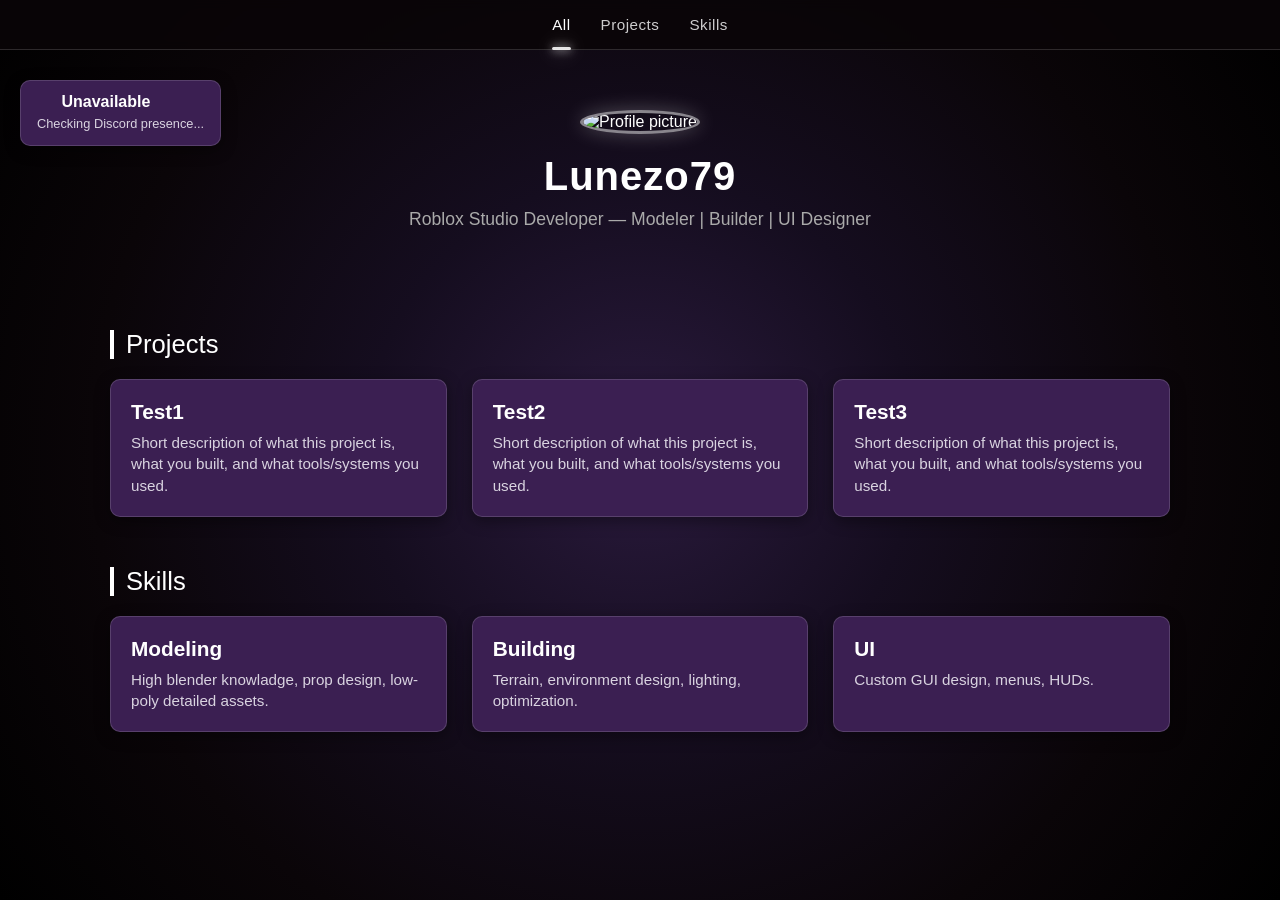
==== index.html @ 083bc93d "Add viewport meta tag and mobile styles Added viewport meta tag and responsive styles for mobile." ====
<!DOCTYPE html>
<html lang="en">
<head>
<meta charset="UTF-8">
<meta name="viewport" content="width=device-width, initial-scale=1">
<title>Lunezo79 | Roblox Studio Portfolio</title>
<style>
  * {
    margin: 0;
    padding: 0;
    box-sizing: border-box;
  }

  html {
    scroll-behavior: smooth;
  }

  body {
    background: radial-gradient(circle at center, #2a1a3d 0%, #150d1f 35%, #0a0508 70%, #000000 100%);
    background-attachment: fixed;
    color: #111;
    font-family: 'Segoe UI', Arial, sans-serif;
    min-height: 100vh;
    user-select: none;
    -webkit-user-select: none;
    -moz-user-select: none;
    -ms-user-select: none;
    opacity: 0;
    transition: opacity 0.4s ease;
  }

  body.loaded {
    opacity: 1;
  }

  body.fade-out {
    opacity: 0;
  }

  #projects-section, #skills-section {
    transition: opacity 0.35s ease;
  }

  #projects-section.fading, #skills-section.fading {
    opacity: 0;
  }

  nav {
    position: sticky;
    top: 0;
    z-index: 999;
    display: flex;
    justify-content: center;
    gap: 30px;
    background-color: rgba(10, 5, 8, 0.85);
    backdrop-filter: blur(6px);
    border-bottom: 1px solid rgba(255, 255, 255, 0.15);
    padding: 16px 20px;
  }

  nav a {
    color: #ffffff;
    text-decoration: none;
    font-size: 0.95rem;
    letter-spacing: 0.5px;
    opacity: 0.8;
    transition: opacity 0.25s ease;
    cursor: pointer;
  }

  nav a:hover {
    opacity: 1;
    text-decoration: underline;
  }

  nav a.active {
    opacity: 1;
    position: relative;
  }

  nav a.active::after {
    content: "";
    position: absolute;
    left: 0;
    right: 0;
    bottom: -17px;
    height: 3px;
    background: rgba(255, 255, 255, 0.9);
    box-shadow: 0 0 10px rgba(255, 255, 255, 0.8), 0 0 20px rgba(255, 255, 255, 0.5);
    border-radius: 2px;
  }

  .profile-pic {
    width: 130px;
    height: 130px;
    border-radius: 50%;
    object-fit: cover;
    border: 3px solid rgba(255, 255, 255, 0.5);
    box-shadow: 0 0 20px rgba(255, 255, 255, 0.25);
    margin-bottom: 20px;
  }

  header {
    text-align: center;
    padding: 60px 20px 40px;
    color: #ffffff;
  }

  header h1 {
    font-size: 2.5rem;
    letter-spacing: 1px;
  }

  header h1 a {
    color: #ffffff;
    text-decoration: none;
  }

  header h1 a:hover {
    text-decoration: underline;
  }

  header p {
    color: #aaaaaa;
    margin-top: 10px;
    font-size: 1.1rem;
  }

  .container {
    max-width: 1100px;
    margin: 0 auto;
    padding: 20px;
  }

  .grid {
    display: grid;
    grid-template-columns: repeat(auto-fit, minmax(280px, 1fr));
    gap: 25px;
    margin-bottom: 50px;
  }

  .box-link {
    text-decoration: none;
    color: inherit;
    display: block;
  }

  .box {
    background-color: #3b1f52;
    border: 1px solid rgba(255, 255, 255, 0.15);
    border-radius: 10px;
    padding: 20px;
    box-shadow: 0 4px 15px rgba(0,0,0,0.4);
    color: #ffffff;
    transition: transform 0.35s ease, box-shadow 0.35s ease, border-color 0.35s ease;
  }

  .box:hover {
    transform: translateY(-8px) scale(1.03);
    border-color: rgba(255, 255, 255, 0.6);
    box-shadow: 0 0 25px rgba(255, 255, 255, 0.35), 0 15px 30px rgba(0,0,0,0.5);
  }

  .box h2 {
    font-size: 1.3rem;
    margin-bottom: 8px;
    color: #ffffff;
  }

  .box p {
    font-size: 0.95rem;
    color: #d9d3e0;
    line-height: 1.4;
  }

  .section-title {
    color: #ffffff;
    font-size: 1.6rem;
    margin: 40px 0 20px;
    border-left: 4px solid #ffffff;
    padding-left: 12px;
    scroll-margin-top: 80px;
  }

  footer {
    text-align: center;
    color: #666666;
    padding: 30px;
    font-size: 0.9rem;
  }

  #status-card {
    position: fixed;
    top: 80px;
    left: 20px;
    z-index: 1000;
    max-width: 220px;
    padding: 12px 16px;
  }

  #status-card:hover {
    transform: none;
    border-color: rgba(255, 255, 255, 0.15);
    box-shadow: 0 4px 15px rgba(0,0,0,0.4);
  }

  #status-card h2 {
    font-size: 1rem;
    margin-bottom: 4px;
  }

  #status-card p {
    font-size: 0.8rem;
  }

  #status-dot {
    display: inline-block;
    width: 12px;
    height: 12px;
    border-radius: 50%;
    margin-right: 8px;
    vertical-align: middle;
  }

  .dot-online { background-color: #23a55a; box-shadow: 0 0 8px #23a55a; }
  .dot-idle { background-color: #f0b232; box-shadow: 0 0 8px #f0b232; }
  .dot-dnd { background-color: #f23f43; box-shadow: 0 0 8px #f23f43; }
  .dot-offline { background-color: #80848e; box-shadow: 0 0 8px #80848e; }

  /* Touch devices can't hover, so give a tap-feedback equivalent */
  @media (hover: none) {
    .box:active {
      transform: translateY(-4px) scale(1.02);
      border-color: rgba(255, 255, 255, 0.6);
      box-shadow: 0 0 20px rgba(255, 255, 255, 0.3), 0 10px 20px rgba(0,0,0,0.5);
    }
  }

  @media (max-width: 640px) {
    nav {
      gap: 6px;
      padding: 10px 8px;
      justify-content: space-evenly;
    }

    nav a {
      font-size: 0.85rem;
      padding: 10px 8px;
      flex: 1;
      text-align: center;
    }

    nav a.active::after {
      bottom: -11px;
    }

    /* Un-fix the status card on mobile so it flows in the page
       instead of floating over the header/profile pic */
    #status-card {
      position: static;
      max-width: none;
      width: calc(100% - 30px);
      margin: 15px auto 0;
    }

    header {
      padding: 25px 15px 20px;
    }

    .profile-pic {
      width: 100px;
      height: 100px;
    }

    header h1 {
      font-size: 1.7rem;
    }

    header p {
      font-size: 0.95rem;
      padding: 0 10px;
    }

    .container {
      padding: 15px;
    }

    .grid {
      grid-template-columns: 1fr;
      gap: 16px;
      margin-bottom: 35px;
    }

    .section-title {
      font-size: 1.35rem;
      margin: 28px 0 16px;
    }

    .box {
      padding: 18px;
    }
  }
</style>
</head>
<body>

  <nav>
    <a id="nav-all" onclick="showSection('all'); return false;">All</a>
    <a id="nav-projects" onclick="showSection('projects'); return false;">Projects</a>
    <a id="nav-skills" onclick="showSection('skills'); return false;">Skills</a>
  </nav>

  <div class="box" id="status-card">
    <h2><span id="status-dot"></span> <span id="status-text">Loading...</span></h2>
    <p id="status-activity">Checking Discord presence...</p>
  </div>

  <header>
    <img src="2.png" alt="Profile picture" class="profile-pic">
    <h1><a href="https://guns.lol/lunezo79" target="_blank">Lunezo79</a></h1>
    <p>Roblox Studio Developer — Modeler | Builder | UI Designer</p>
  </header>

  <div class="container">

    <div id="projects-section">
      <div class="section-title" id="projects">Projects</div>
      <div class="grid">

        <a href="Test1.html" class="box-link">
          <div class="box">
            <h2>Test1</h2>
            <p>Short description of what this project is, what you built, and what tools/systems you used.</p>
          </div>
        </a>

        <a href="Test2.html" class="box-link">
          <div class="box">
            <h2>Test2</h2>
            <p>Short description of what this project is, what you built, and what tools/systems you used.</p>
          </div>
        </a>

        <a href="Test3.html" class="box-link">
          <div class="box">
            <h2>Test3</h2>
            <p>Short description of what this project is, what you built, and what tools/systems you used.</p>
          </div>
        </a>

      </div>
    </div>

    <div id="skills-section">
      <div class="section-title" id="skills">Skills</div>
      <div class="grid">

        <div class="box">
          <h2>Modeling</h2>
          <p>High blender knowladge, prop design, low-poly detailed assets.</p>
        </div>

        <div class="box">
          <h2>Building</h2>
          <p>Terrain, environment design, lighting, optimization.</p>
        </div>

        <div class="box">
          <h2>UI</h2>
          <p>Custom GUI design, menus, HUDs.</p>
        </div>

      </div>
    </div>

  </div>

  <script>
    function showSection(section) {
      const projects = document.getElementById('projects-section');
      const skills = document.getElementById('skills-section');
      const projectsTitle = document.getElementById('projects');
      const skillsTitle = document.getElementById('skills');

      const navAll = document.getElementById('nav-all');
      const navProjects = document.getElementById('nav-projects');
      const navSkills = document.getElementById('nav-skills');

      navAll.classList.remove('active');
      navProjects.classList.remove('active');
      navSkills.classList.remove('active');

      projects.classList.add('fading');
      skills.classList.add('fading');

      setTimeout(() => {
        if (section === 'projects') {
          projects.style.display = 'block';
          skills.style.display = 'none';
          projectsTitle.textContent = 'All Projects';
          navProjects.classList.add('active');
        } else if (section === 'skills') {
          projects.style.display = 'none';
          skills.style.display = 'block';
          skillsTitle.textContent = 'All Skills';
          navSkills.classList.add('active');
        } else {
          projects.style.display = 'block';
          skills.style.display = 'block';
          projectsTitle.textContent = 'Projects';
          skillsTitle.textContent = 'Skills';
          navAll.classList.add('active');
        }

        requestAnimationFrame(() => {
          projects.classList.remove('fading');
          skills.classList.remove('fading');
        });
      }, 200);
    }

    showSection('all');

    document.body.classList.add('loaded');

    window.addEventListener('pageshow', function(event) {
      document.body.classList.remove('fade-out');
      document.body.classList.add('loaded');
    });

    document.querySelectorAll('.box-link').forEach(link => {
      link.addEventListener('click', function(e) {
        e.preventDefault();
        const destination = this.getAttribute('href');
        document.body.classList.add('fade-out');
        setTimeout(() => {
          window.location.href = destination;
        }, 350);
      });
    });

    const DISCORD_ID = "762121502698242054";

    async function updateStatus() {
      try {
        const res = await fetch(`https://api.lanyard.rest/v1/users/${DISCORD_ID}`);
        const data = await res.json();
        const status = data.data.discord_status;

        const dot = document.getElementById("status-dot");
        const text = document.getElementById("status-text");
        const activity = document.getElementById("status-activity");

        dot.className = "";
        if (status === "online") {
          dot.classList.add("dot-online");
          text.textContent = "Online";
        } else if (status === "idle") {
          dot.classList.add("dot-idle");
          text.textContent = "Away From Keyboard";
        } else if (status === "dnd") {
          dot.classList.add("dot-dnd");
          text.textContent = "Do Not Disturb";
        } else {
          dot.classList.add("dot-offline");
          text.textContent = "Unavailable";
        }

        activity.textContent = "Real-time status";
      } catch (err) {
        document.getElementById("status-text").textContent = "Unavailable";
      }
    }

    updateStatus();
    setInterval(updateStatus, 30000);
  </script>

</body>
</html>
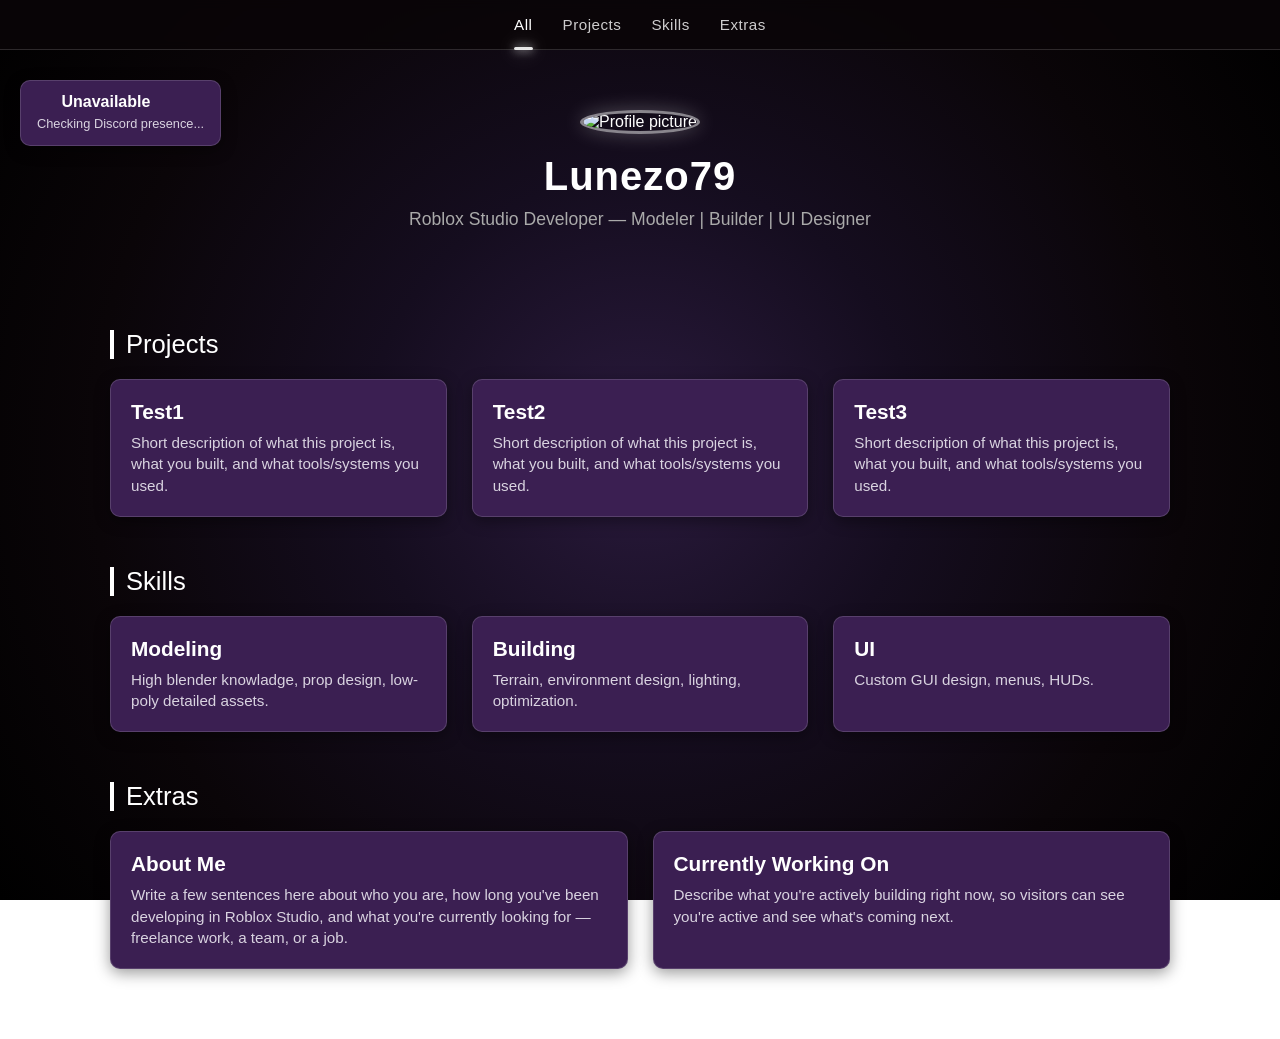
==== commit f9eef7d5: "Add extras section to index.html" ====
--- a/index.html
+++ b/index.html
@@ -37,11 +37,11 @@
     opacity: 0;
   }
 
-  #projects-section, #skills-section {
+  #projects-section, #skills-section, #extras-section {
     transition: opacity 0.35s ease;
   }
 
-  #projects-section.fading, #skills-section.fading {
+  #projects-section.fading, #skills-section.fading, #extras-section.fading {
     opacity: 0;
   }
 
@@ -70,7 +70,6 @@
 
   nav a:hover {
     opacity: 1;
-    text-decoration: underline;
   }
 
   nav a.active {
@@ -308,6 +307,7 @@
     <a id="nav-all" onclick="showSection('all'); return false;">All</a>
     <a id="nav-projects" onclick="showSection('projects'); return false;">Projects</a>
     <a id="nav-skills" onclick="showSection('skills'); return false;">Skills</a>
+    <a id="nav-extras" onclick="showSection('extras'); return false;">Extras</a>
   </nav>
 
   <div class="box" id="status-card">
@@ -373,48 +373,81 @@
       </div>
     </div>
 
+    <div id="extras-section">
+      <div class="section-title" id="extras">Extras</div>
+      <div class="grid">
+
+        <div class="box">
+          <h2>About Me</h2>
+          <p>Write a few sentences here about who you are, how long you've been developing in Roblox Studio, and what you're currently looking for — freelance work, a team, or a job.</p>
+        </div>
+
+        <div class="box">
+          <h2>Currently Working On</h2>
+          <p>Describe what you're actively building right now, so visitors can see you're active and see what's coming next.</p>
+        </div>
+
+      </div>
+    </div>
+
   </div>
 
   <script>
     function showSection(section) {
       const projects = document.getElementById('projects-section');
       const skills = document.getElementById('skills-section');
+      const extras = document.getElementById('extras-section');
       const projectsTitle = document.getElementById('projects');
       const skillsTitle = document.getElementById('skills');
+      const extrasTitle = document.getElementById('extras');
 
       const navAll = document.getElementById('nav-all');
       const navProjects = document.getElementById('nav-projects');
       const navSkills = document.getElementById('nav-skills');
+      const navExtras = document.getElementById('nav-extras');
 
       navAll.classList.remove('active');
       navProjects.classList.remove('active');
       navSkills.classList.remove('active');
+      navExtras.classList.remove('active');
 
       projects.classList.add('fading');
       skills.classList.add('fading');
+      extras.classList.add('fading');
 
       setTimeout(() => {
         if (section === 'projects') {
           projects.style.display = 'block';
           skills.style.display = 'none';
+          extras.style.display = 'none';
           projectsTitle.textContent = 'All Projects';
           navProjects.classList.add('active');
         } else if (section === 'skills') {
           projects.style.display = 'none';
           skills.style.display = 'block';
+          extras.style.display = 'none';
           skillsTitle.textContent = 'All Skills';
           navSkills.classList.add('active');
+        } else if (section === 'extras') {
+          projects.style.display = 'none';
+          skills.style.display = 'none';
+          extras.style.display = 'block';
+          extrasTitle.textContent = 'All Extras';
+          navExtras.classList.add('active');
         } else {
           projects.style.display = 'block';
           skills.style.display = 'block';
+          extras.style.display = 'block';
           projectsTitle.textContent = 'Projects';
           skillsTitle.textContent = 'Skills';
+          extrasTitle.textContent = 'Extras';
           navAll.classList.add('active');
         }
 
         requestAnimationFrame(() => {
           projects.classList.remove('fading');
           skills.classList.remove('fading');
+          extras.classList.remove('fading');
         });
       }, 200);
     }
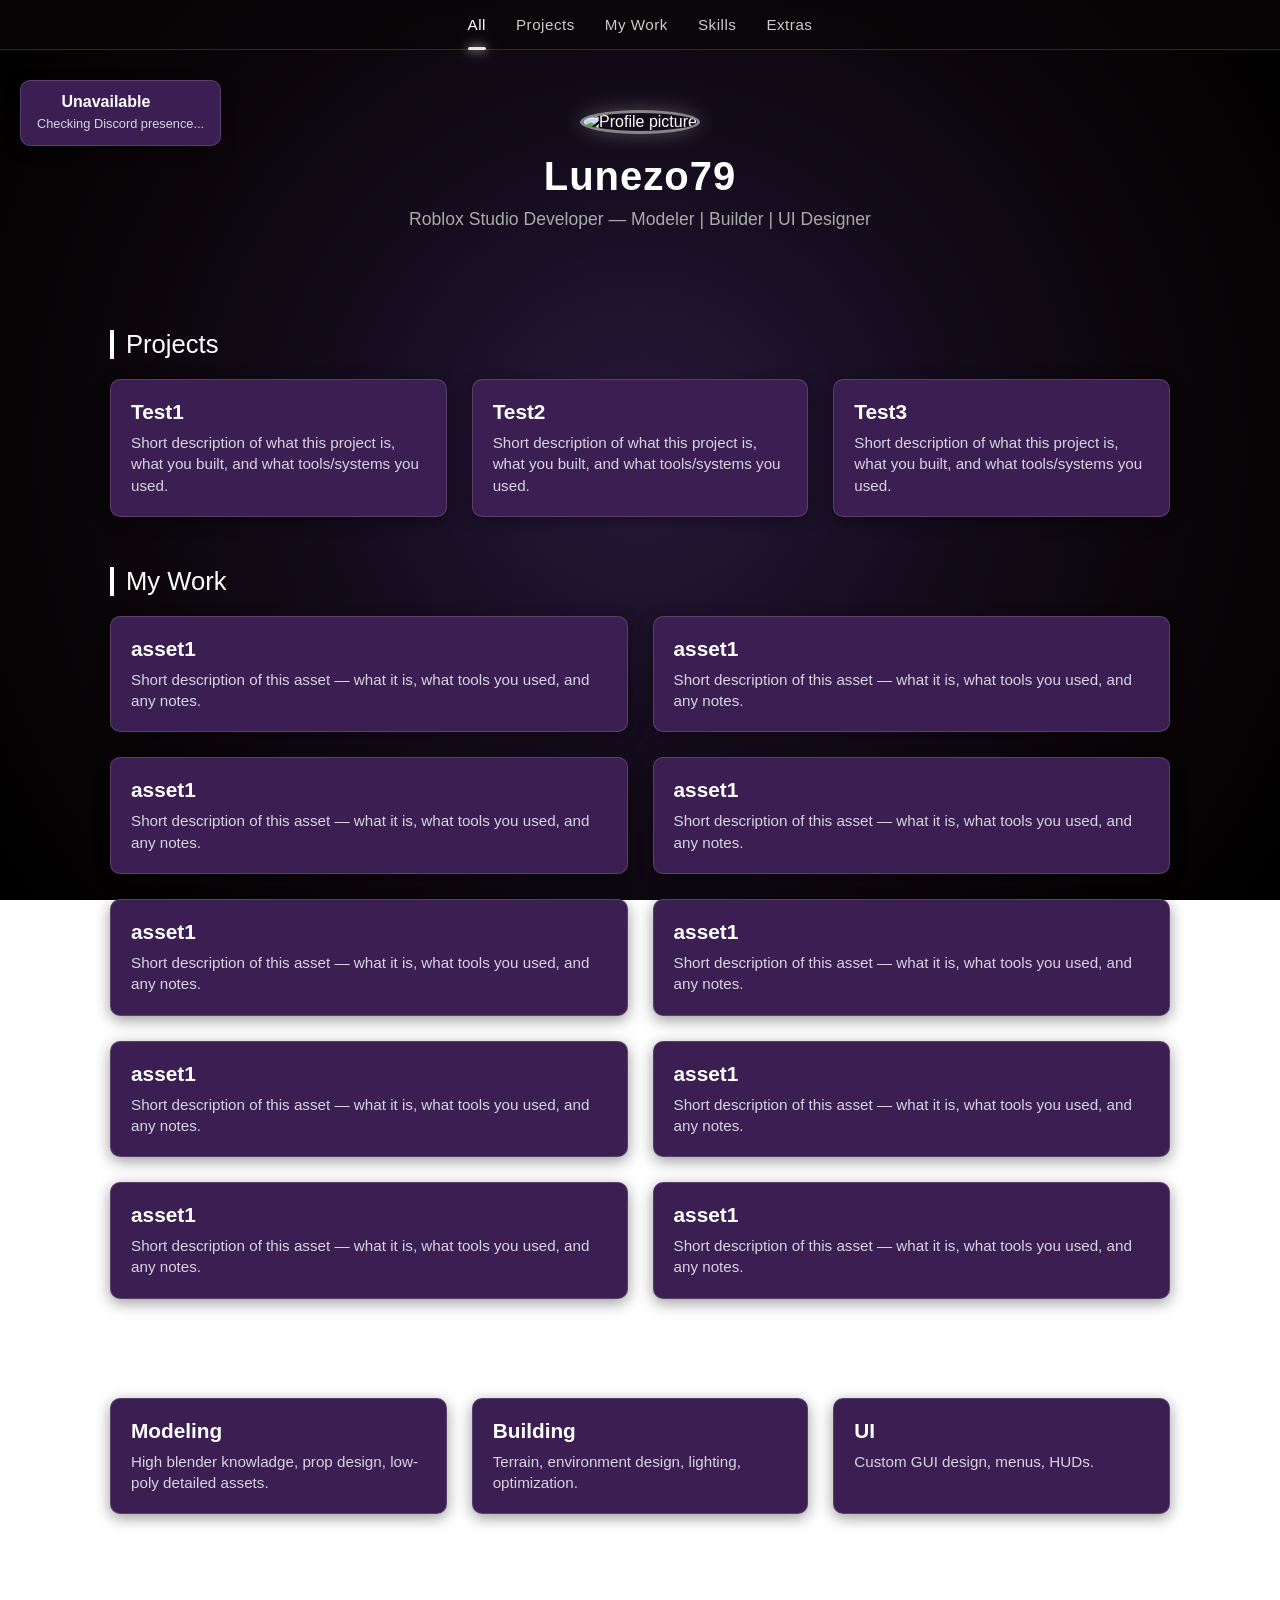
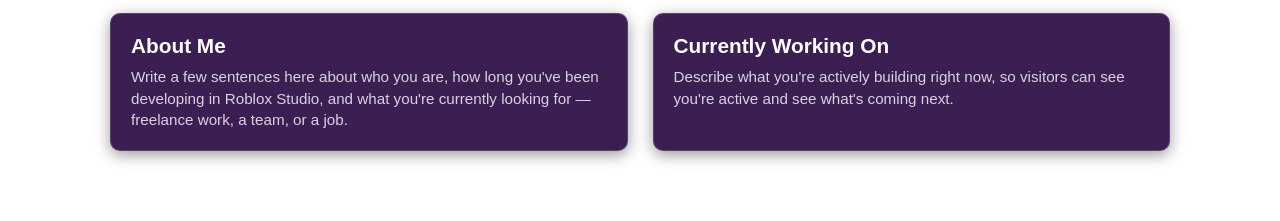
==== commit 6b8944d8: "Add work section and update related styles Added a new work section with a grid layout and updated n" ====
--- a/index.html
+++ b/index.html
@@ -37,11 +37,11 @@
     opacity: 0;
   }
 
-  #projects-section, #skills-section, #extras-section {
+  #projects-section, #skills-section, #extras-section, #work-section {
     transition: opacity 0.35s ease;
   }
 
-  #projects-section.fading, #skills-section.fading, #extras-section.fading {
+  #projects-section.fading, #skills-section.fading, #extras-section.fading, #work-section.fading {
     opacity: 0;
   }
 
@@ -138,6 +138,13 @@
     margin-bottom: 50px;
   }
 
+  .work-grid {
+    display: grid;
+    grid-template-columns: repeat(2, 1fr);
+    gap: 25px;
+    margin-bottom: 50px;
+  }
+
   .box-link {
     text-decoration: none;
     color: inherit;
@@ -290,6 +297,12 @@
       margin-bottom: 35px;
     }
 
+    .work-grid {
+      grid-template-columns: 1fr;
+      gap: 16px;
+      margin-bottom: 35px;
+    }
+
     .section-title {
       font-size: 1.35rem;
       margin: 28px 0 16px;
@@ -306,6 +319,7 @@
   <nav>
     <a id="nav-all" onclick="showSection('all'); return false;">All</a>
     <a id="nav-projects" onclick="showSection('projects'); return false;">Projects</a>
+    <a id="nav-work" onclick="showSection('work'); return false;">My Work</a>
     <a id="nav-skills" onclick="showSection('skills'); return false;">Skills</a>
     <a id="nav-extras" onclick="showSection('extras'); return false;">Extras</a>
   </nav>
@@ -351,6 +365,83 @@
       </div>
     </div>
 
+    <div id="work-section">
+      <div class="section-title" id="work">My Work</div>
+      <div class="work-grid">
+
+        <a href="asset1.html" class="box-link">
+          <div class="box">
+            <h2>asset1</h2>
+            <p>Short description of this asset — what it is, what tools you used, and any notes.</p>
+          </div>
+        </a>
+
+        <a href="asset1.html" class="box-link">
+          <div class="box">
+            <h2>asset1</h2>
+            <p>Short description of this asset — what it is, what tools you used, and any notes.</p>
+          </div>
+        </a>
+
+        <a href="asset1.html" class="box-link">
+          <div class="box">
+            <h2>asset1</h2>
+            <p>Short description of this asset — what it is, what tools you used, and any notes.</p>
+          </div>
+        </a>
+
+        <a href="asset1.html" class="box-link">
+          <div class="box">
+            <h2>asset1</h2>
+            <p>Short description of this asset — what it is, what tools you used, and any notes.</p>
+          </div>
+        </a>
+
+        <a href="asset1.html" class="box-link">
+          <div class="box">
+            <h2>asset1</h2>
+            <p>Short description of this asset — what it is, what tools you used, and any notes.</p>
+          </div>
+        </a>
+
+        <a href="asset1.html" class="box-link">
+          <div class="box">
+            <h2>asset1</h2>
+            <p>Short description of this asset — what it is, what tools you used, and any notes.</p>
+          </div>
+        </a>
+
+        <a href="asset1.html" class="box-link">
+          <div class="box">
+            <h2>asset1</h2>
+            <p>Short description of this asset — what it is, what tools you used, and any notes.</p>
+          </div>
+        </a>
+
+        <a href="asset1.html" class="box-link">
+          <div class="box">
+            <h2>asset1</h2>
+            <p>Short description of this asset — what it is, what tools you used, and any notes.</p>
+          </div>
+        </a>
+
+        <a href="asset1.html" class="box-link">
+          <div class="box">
+            <h2>asset1</h2>
+            <p>Short description of this asset — what it is, what tools you used, and any notes.</p>
+          </div>
+        </a>
+
+        <a href="asset1.html" class="box-link">
+          <div class="box">
+            <h2>asset1</h2>
+            <p>Short description of this asset — what it is, what tools you used, and any notes.</p>
+          </div>
+        </a>
+
+      </div>
+    </div>
+
     <div id="skills-section">
       <div class="section-title" id="skills">Skills</div>
       <div class="grid">
@@ -395,50 +486,67 @@
   <script>
     function showSection(section) {
       const projects = document.getElementById('projects-section');
+      const work = document.getElementById('work-section');
       const skills = document.getElementById('skills-section');
       const extras = document.getElementById('extras-section');
       const projectsTitle = document.getElementById('projects');
+      const workTitle = document.getElementById('work');
       const skillsTitle = document.getElementById('skills');
       const extrasTitle = document.getElementById('extras');
 
       const navAll = document.getElementById('nav-all');
       const navProjects = document.getElementById('nav-projects');
+      const navWork = document.getElementById('nav-work');
       const navSkills = document.getElementById('nav-skills');
       const navExtras = document.getElementById('nav-extras');
 
       navAll.classList.remove('active');
       navProjects.classList.remove('active');
+      navWork.classList.remove('active');
       navSkills.classList.remove('active');
       navExtras.classList.remove('active');
 
       projects.classList.add('fading');
+      work.classList.add('fading');
       skills.classList.add('fading');
       extras.classList.add('fading');
 
       setTimeout(() => {
         if (section === 'projects') {
           projects.style.display = 'block';
+          work.style.display = 'none';
           skills.style.display = 'none';
           extras.style.display = 'none';
           projectsTitle.textContent = 'All Projects';
           navProjects.classList.add('active');
+        } else if (section === 'work') {
+          projects.style.display = 'none';
+          work.style.display = 'block';
+          skills.style.display = 'none';
+          extras.style.display = 'none';
+          workTitle.textContent = 'All My Work';
+          navWork.classList.add('active');
         } else if (section === 'skills') {
           projects.style.display = 'none';
+          work.style.display = 'none';
           skills.style.display = 'block';
           extras.style.display = 'none';
           skillsTitle.textContent = 'All Skills';
           navSkills.classList.add('active');
         } else if (section === 'extras') {
           projects.style.display = 'none';
+          work.style.display = 'none';
           skills.style.display = 'none';
           extras.style.display = 'block';
           extrasTitle.textContent = 'All Extras';
           navExtras.classList.add('active');
         } else {
           projects.style.display = 'block';
+          work.style.display = 'block';
           skills.style.display = 'block';
           extras.style.display = 'block';
           projectsTitle.textContent = 'Projects';
+          workTitle.textContent = 'My Work';
           skillsTitle.textContent = 'Skills';
           extrasTitle.textContent = 'Extras';
           navAll.classList.add('active');
@@ -446,6 +554,7 @@
 
         requestAnimationFrame(() => {
           projects.classList.remove('fading');
+          work.classList.remove('fading');
           skills.classList.remove('fading');
           extras.classList.remove('fading');
         });
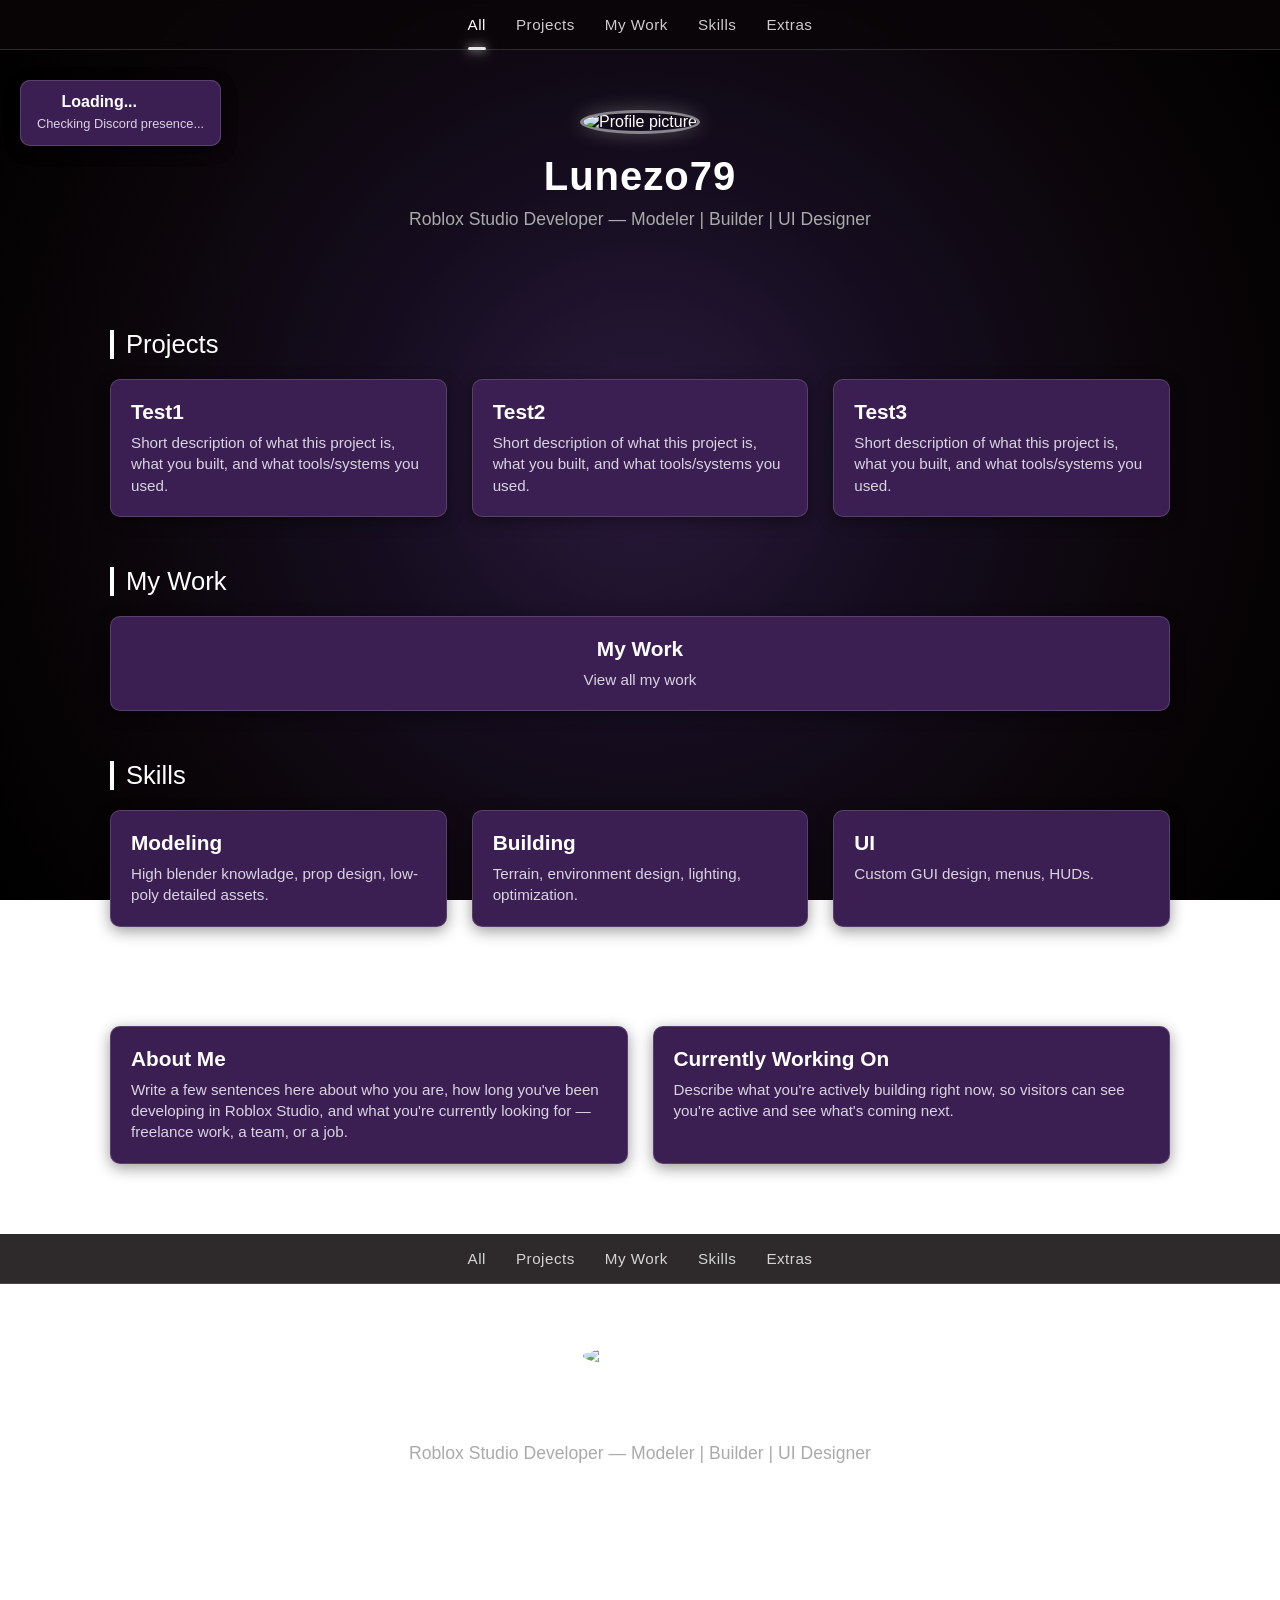
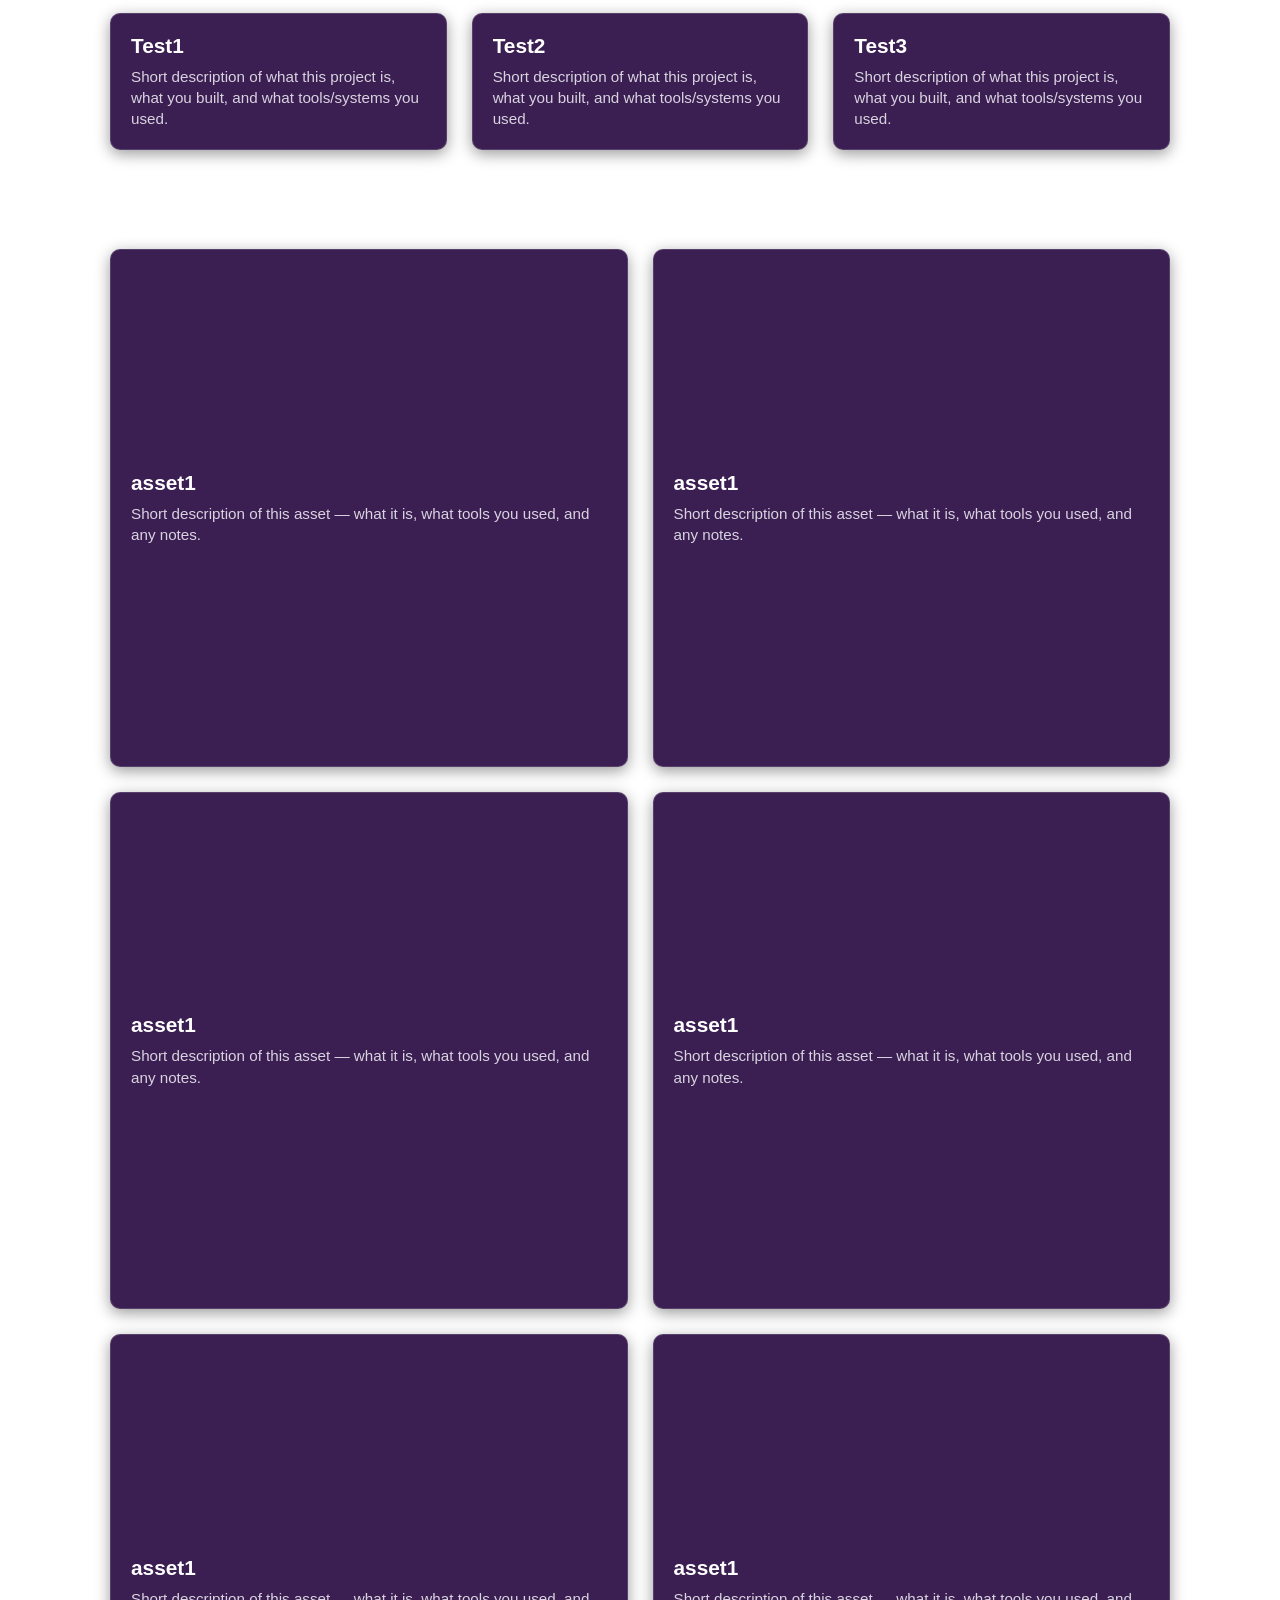
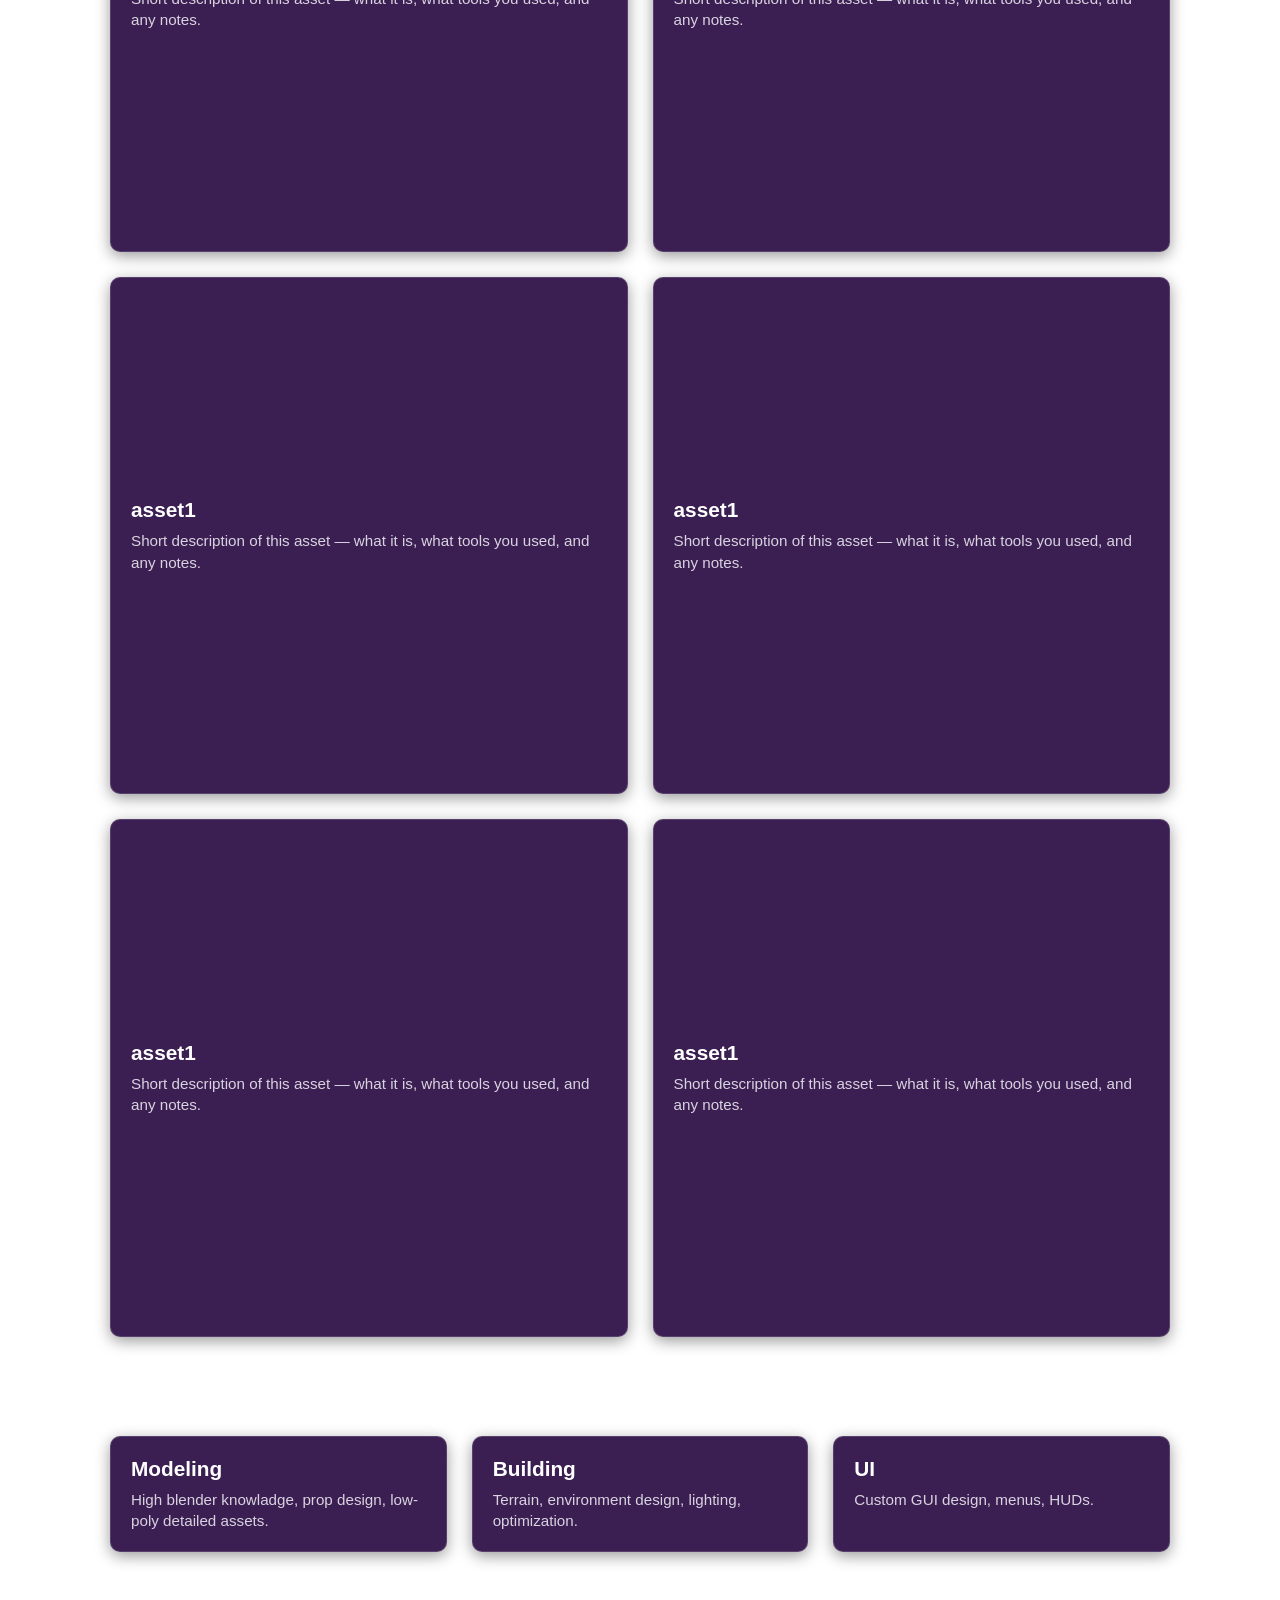
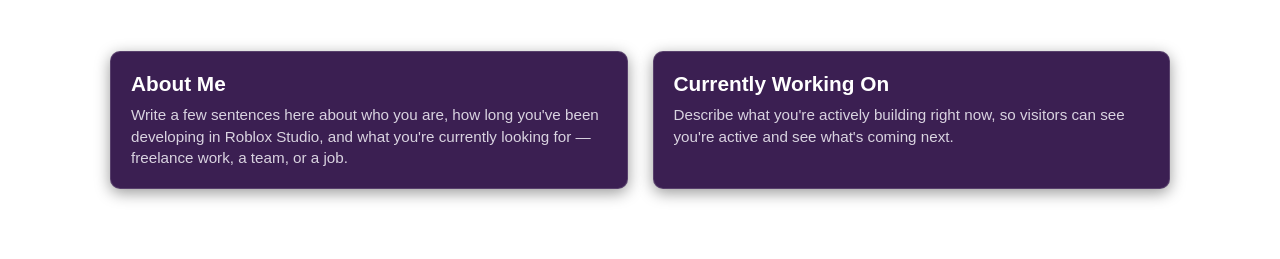
==== commit 3dfdd114: "Add grid layout to work section" ====
--- a/index.html
+++ b/index.html
@@ -1,4 +1,659 @@
 <!DOCTYPE html>
+<html lang="en">
+<head>
+<meta charset="UTF-8">
+<meta name="viewport" content="width=device-width, initial-scale=1">
+<title>Lunezo79 | Roblox Studio Portfolio</title>
+<style>
+  * {
+    margin: 0;
+    padding: 0;
+    box-sizing: border-box;
+  }
+
+  html {
+    scroll-behavior: smooth;
+  }
+
+  body {
+    background: radial-gradient(circle at center, #2a1a3d 0%, #150d1f 35%, #0a0508 70%, #000000 100%);
+    background-attachment: fixed;
+    color: #111;
+    font-family: 'Segoe UI', Arial, sans-serif;
+    min-height: 100vh;
+    user-select: none;
+    -webkit-user-select: none;
+    -moz-user-select: none;
+    -ms-user-select: none;
+    opacity: 0;
+    transition: opacity 0.4s ease;
+  }
+
+  body.loaded {
+    opacity: 1;
+  }
+
+  body.fade-out {
+    opacity: 0;
+  }
+
+  #projects-section, #skills-section, #extras-section, #work-section {
+    transition: opacity 0.35s ease;
+  }
+
+  #projects-section.fading, #skills-section.fading, #extras-section.fading, #work-section.fading {
+    opacity: 0;
+  }
+
+  nav {
+    position: sticky;
+    top: 0;
+    z-index: 999;
+    display: flex;
+    justify-content: center;
+    gap: 30px;
+    background-color: rgba(10, 5, 8, 0.85);
+    backdrop-filter: blur(6px);
+    border-bottom: 1px solid rgba(255, 255, 255, 0.15);
+    padding: 16px 20px;
+  }
+
+  nav a {
+    color: #ffffff;
+    text-decoration: none;
+    font-size: 0.95rem;
+    letter-spacing: 0.5px;
+    opacity: 0.8;
+    transition: opacity 0.25s ease;
+    cursor: pointer;
+  }
+
+  nav a:hover {
+    opacity: 1;
+  }
+
+  nav a.active {
+    opacity: 1;
+    position: relative;
+  }
+
+  nav a.active::after {
+    content: "";
+    position: absolute;
+    left: 0;
+    right: 0;
+    bottom: -17px;
+    height: 3px;
+    background: rgba(255, 255, 255, 0.9);
+    box-shadow: 0 0 10px rgba(255, 255, 255, 0.8), 0 0 20px rgba(255, 255, 255, 0.5);
+    border-radius: 2px;
+  }
+
+  .profile-pic {
+    width: 130px;
+    height: 130px;
+    border-radius: 50%;
+    object-fit: cover;
+    border: 3px solid rgba(255, 255, 255, 0.5);
+    box-shadow: 0 0 20px rgba(255, 255, 255, 0.25);
+    margin-bottom: 20px;
+  }
+
+  header {
+    text-align: center;
+    padding: 60px 20px 40px;
+    color: #ffffff;
+  }
+
+  header h1 {
+    font-size: 2.5rem;
+    letter-spacing: 1px;
+  }
+
+  header h1 a {
+    color: #ffffff;
+    text-decoration: none;
+  }
+
+  header h1 a:hover {
+    text-decoration: underline;
+  }
+
+  header p {
+    color: #aaaaaa;
+    margin-top: 10px;
+    font-size: 1.1rem;
+  }
+
+  .container {
+    max-width: 1100px;
+    margin: 0 auto;
+    padding: 20px;
+  }
+
+  .grid {
+    display: grid;
+    grid-template-columns: repeat(auto-fit, minmax(280px, 1fr));
+    gap: 25px;
+    margin-bottom: 50px;
+  }
+
+  .work-grid {
+    display: grid;
+    grid-template-columns: repeat(5, 1fr);
+    gap: 25px;
+    margin-bottom: 50px;
+  }
+
+  .work-single {
+    display: flex;
+    justify-content: center;
+    margin-bottom: 50px;
+  }
+
+  .work-single .box {
+    width: 100%;
+    text-align: center;
+    cursor: pointer;
+  }
+
+  .work-grid .box {
+    aspect-ratio: 1 / 1;
+    display: flex;
+    flex-direction: column;
+    justify-content: center;
+  }
+
+  .box-link {
+    text-decoration: none;
+    color: inherit;
+    display: block;
+  }
+
+  .box {
+    background-color: #3b1f52;
+    border: 1px solid rgba(255, 255, 255, 0.15);
+    border-radius: 10px;
+    padding: 20px;
+    box-shadow: 0 4px 15px rgba(0,0,0,0.4);
+    color: #ffffff;
+    transition: transform 0.35s ease, box-shadow 0.35s ease, border-color 0.35s ease;
+  }
+
+  .box:hover {
+    transform: translateY(-8px) scale(1.03);
+    border-color: rgba(255, 255, 255, 0.6);
+    box-shadow: 0 0 25px rgba(255, 255, 255, 0.35), 0 15px 30px rgba(0,0,0,0.5);
+  }
+
+  .box h2 {
+    font-size: 1.3rem;
+    margin-bottom: 8px;
+    color: #ffffff;
+  }
+
+  .box p {
+    font-size: 0.95rem;
+    color: #d9d3e0;
+    line-height: 1.4;
+  }
+
+  .section-title {
+    color: #ffffff;
+    font-size: 1.6rem;
+    margin: 40px 0 20px;
+    border-left: 4px solid #ffffff;
+    padding-left: 12px;
+    scroll-margin-top: 80px;
+  }
+
+  footer {
+    text-align: center;
+    color: #666666;
+    padding: 30px;
+    font-size: 0.9rem;
+  }
+
+  #status-card {
+    position: fixed;
+    top: 80px;
+    left: 20px;
+    z-index: 1000;
+    max-width: 220px;
+    padding: 12px 16px;
+  }
+
+  #status-card:hover {
+    transform: none;
+    border-color: rgba(255, 255, 255, 0.15);
+    box-shadow: 0 4px 15px rgba(0,0,0,0.4);
+  }
+
+  #status-card h2 {
+    font-size: 1rem;
+    margin-bottom: 4px;
+  }
+
+  #status-card p {
+    font-size: 0.8rem;
+  }
+
+  #status-dot {
+    display: inline-block;
+    width: 12px;
+    height: 12px;
+    border-radius: 50%;
+    margin-right: 8px;
+    vertical-align: middle;
+  }
+
+  .dot-online { background-color: #23a55a; box-shadow: 0 0 8px #23a55a; }
+  .dot-idle { background-color: #f0b232; box-shadow: 0 0 8px #f0b232; }
+  .dot-dnd { background-color: #f23f43; box-shadow: 0 0 8px #f23f43; }
+  .dot-offline { background-color: #80848e; box-shadow: 0 0 8px #80848e; }
+
+  /* Touch devices can't hover, so give a tap-feedback equivalent */
+  @media (hover: none) {
+    .box:active {
+      transform: translateY(-4px) scale(1.02);
+      border-color: rgba(255, 255, 255, 0.6);
+      box-shadow: 0 0 20px rgba(255, 255, 255, 0.3), 0 10px 20px rgba(0,0,0,0.5);
+    }
+  }
+
+  @media (max-width: 640px) {
+    nav {
+      gap: 6px;
+      padding: 10px 8px;
+      justify-content: space-evenly;
+    }
+
+    nav a {
+      font-size: 0.85rem;
+      padding: 10px 8px;
+      flex: 1;
+      text-align: center;
+    }
+
+    nav a.active::after {
+      bottom: -11px;
+    }
+
+    /* Un-fix the status card on mobile so it flows in the page
+       instead of floating over the header/profile pic */
+    #status-card {
+      position: static;
+      max-width: none;
+      width: calc(100% - 30px);
+      margin: 15px auto 0;
+    }
+
+    header {
+      padding: 25px 15px 20px;
+    }
+
+    .profile-pic {
+      width: 100px;
+      height: 100px;
+    }
+
+    header h1 {
+      font-size: 1.7rem;
+    }
+
+    header p {
+      font-size: 0.95rem;
+      padding: 0 10px;
+    }
+
+    .container {
+      padding: 15px;
+    }
+
+    .grid {
+      grid-template-columns: 1fr;
+      gap: 16px;
+      margin-bottom: 35px;
+    }
+
+    .work-grid {
+      grid-template-columns: repeat(2, 1fr);
+      gap: 16px;
+      margin-bottom: 35px;
+    }
+
+    .section-title {
+      font-size: 1.35rem;
+      margin: 28px 0 16px;
+    }
+
+    .box {
+      padding: 18px;
+    }
+  }
+</style>
+</head>
+<body>
+
+  <nav>
+    <a id="nav-all" onclick="showSection('all'); return false;">All</a>
+    <a id="nav-projects" onclick="showSection('projects'); return false;">Projects</a>
+    <a id="nav-work" onclick="showSection('work'); return false;">My Work</a>
+    <a id="nav-skills" onclick="showSection('skills'); return false;">Skills</a>
+    <a id="nav-extras" onclick="showSection('extras'); return false;">Extras</a>
+  </nav>
+
+  <div class="box" id="status-card">
+    <h2><span id="status-dot"></span> <span id="status-text">Loading...</span></h2>
+    <p id="status-activity">Checking Discord presence...</p>
+  </div>
+
+  <header>
+    <img src="2.png" alt="Profile picture" class="profile-pic">
+    <h1><a href="https://guns.lol/lunezo79" target="_blank">Lunezo79</a></h1>
+    <p>Roblox Studio Developer — Modeler | Builder | UI Designer</p>
+  </header>
+
+  <div class="container">
+
+    <div id="projects-section">
+      <div class="section-title" id="projects">Projects</div>
+      <div class="grid">
+
+        <a href="Test1.html" class="box-link">
+          <div class="box">
+            <h2>Test1</h2>
+            <p>Short description of what this project is, what you built, and what tools/systems you used.</p>
+          </div>
+        </a>
+
+        <a href="Test2.html" class="box-link">
+          <div class="box">
+            <h2>Test2</h2>
+            <p>Short description of what this project is, what you built, and what tools/systems you used.</p>
+          </div>
+        </a>
+
+        <a href="Test3.html" class="box-link">
+          <div class="box">
+            <h2>Test3</h2>
+            <p>Short description of what this project is, what you built, and what tools/systems you used.</p>
+          </div>
+        </a>
+
+      </div>
+    </div>
+
+    <div id="work-section">
+      <div class="section-title" id="work">My Work</div>
+
+      <div class="work-single" id="work-single">
+        <div class="box" onclick="showSection('work')">
+          <h2>My Work</h2>
+          <p>View all my work</p>
+        </div>
+      </div>
+
+      <div class="work-grid" id="work-full">
+
+        <a href="asset1.html" class="box-link">
+          <div class="box">
+            <h2>asset1</h2>
+            <p>Short description of this asset — what it is, what tools you used, and any notes.</p>
+          </div>
+        </a>
+
+        <a href="asset1.html" class="box-link">
+          <div class="box">
+            <h2>asset1</h2>
+            <p>Short description of this asset — what it is, what tools you used, and any notes.</p>
+          </div>
+        </a>
+
+        <a href="asset1.html" class="box-link">
+          <div class="box">
+            <h2>asset1</h2>
+            <p>Short description of this asset — what it is, what tools you used, and any notes.</p>
+          </div>
+        </a>
+
+        <a href="asset1.html" class="box-link">
+          <div class="box">
+            <h2>asset1</h2>
+            <p>Short description of this asset — what it is, what tools you used, and any notes.</p>
+          </div>
+        </a>
+
+        <a href="asset1.html" class="box-link">
+          <div class="box">
+            <h2>asset1</h2>
+            <p>Short description of this asset — what it is, what tools you used, and any notes.</p>
+          </div>
+        </a>
+
+        <a href="asset1.html" class="box-link">
+          <div class="box">
+            <h2>asset1</h2>
+            <p>Short description of this asset — what it is, what tools you used, and any notes.</p>
+          </div>
+        </a>
+
+        <a href="asset1.html" class="box-link">
+          <div class="box">
+            <h2>asset1</h2>
+            <p>Short description of this asset — what it is, what tools you used, and any notes.</p>
+          </div>
+        </a>
+
+        <a href="asset1.html" class="box-link">
+          <div class="box">
+            <h2>asset1</h2>
+            <p>Short description of this asset — what it is, what tools you used, and any notes.</p>
+          </div>
+        </a>
+
+        <a href="asset1.html" class="box-link">
+          <div class="box">
+            <h2>asset1</h2>
+            <p>Short description of this asset — what it is, what tools you used, and any notes.</p>
+          </div>
+        </a>
+
+        <a href="asset1.html" class="box-link">
+          <div class="box">
+            <h2>asset1</h2>
+            <p>Short description of this asset — what it is, what tools you used, and any notes.</p>
+          </div>
+        </a>
+
+      </div>
+    </div>
+
+    <div id="skills-section">
+      <div class="section-title" id="skills">Skills</div>
+      <div class="grid">
+
+        <div class="box">
+          <h2>Modeling</h2>
+          <p>High blender knowladge, prop design, low-poly detailed assets.</p>
+        </div>
+
+        <div class="box">
+          <h2>Building</h2>
+          <p>Terrain, environment design, lighting, optimization.</p>
+        </div>
+
+        <div class="box">
+          <h2>UI</h2>
+          <p>Custom GUI design, menus, HUDs.</p>
+        </div>
+
+      </div>
+    </div>
+
+    <div id="extras-section">
+      <div class="section-title" id="extras">Extras</div>
+      <div class="grid">
+
+        <div class="box">
+          <h2>About Me</h2>
+          <p>Write a few sentences here about who you are, how long you've been developing in Roblox Studio, and what you're currently looking for — freelance work, a team, or a job.</p>
+        </div>
+
+        <div class="box">
+          <h2>Currently Working On</h2>
+          <p>Describe what you're actively building right now, so visitors can see you're active and see what's coming next.</p>
+        </div>
+
+      </div>
+    </div>
+
+  </div>
+
+  <script>
+    function showSection(section) {
+      const projects = document.getElementById('projects-section');
+      const work = document.getElementById('work-section');
+      const skills = document.getElementById('skills-section');
+      const extras = document.getElementById('extras-section');
+      const projectsTitle = document.getElementById('projects');
+      const workTitle = document.getElementById('work');
+      const skillsTitle = document.getElementById('skills');
+      const extrasTitle = document.getElementById('extras');
+
+      const navAll = document.getElementById('nav-all');
+      const navProjects = document.getElementById('nav-projects');
+      const navWork = document.getElementById('nav-work');
+      const navSkills = document.getElementById('nav-skills');
+      const navExtras = document.getElementById('nav-extras');
+
+      const workSingle = document.getElementById('work-single');
+      const workFull = document.getElementById('work-full');
+
+      navAll.classList.remove('active');
+      navProjects.classList.remove('active');
+      navWork.classList.remove('active');
+      navSkills.classList.remove('active');
+      navExtras.classList.remove('active');
+
+      projects.classList.add('fading');
+      work.classList.add('fading');
+      skills.classList.add('fading');
+      extras.classList.add('fading');
+
+      setTimeout(() => {
+        if (section === 'projects') {
+          projects.style.display = 'block';
+          work.style.display = 'none';
+          skills.style.display = 'none';
+          extras.style.display = 'none';
+          projectsTitle.textContent = 'All Projects';
+          navProjects.classList.add('active');
+        } else if (section === 'work') {
+          projects.style.display = 'none';
+          work.style.display = 'block';
+          skills.style.display = 'none';
+          extras.style.display = 'none';
+          workTitle.textContent = 'All My Work';
+          navWork.classList.add('active');
+          workSingle.style.display = 'none';
+          workFull.style.display = 'grid';
+        } else if (section === 'skills') {
+          projects.style.display = 'none';
+          work.style.display = 'none';
+          skills.style.display = 'block';
+          extras.style.display = 'none';
+          skillsTitle.textContent = 'All Skills';
+          navSkills.classList.add('active');
+        } else if (section === 'extras') {
+          projects.style.display = 'none';
+          work.style.display = 'none';
+          skills.style.display = 'none';
+          extras.style.display = 'block';
+          extrasTitle.textContent = 'All Extras';
+          navExtras.classList.add('active');
+        } else {
+          projects.style.display = 'block';
+          work.style.display = 'block';
+          skills.style.display = 'block';
+          extras.style.display = 'block';
+          projectsTitle.textContent = 'Projects';
+          workTitle.textContent = 'My Work';
+          skillsTitle.textContent = 'Skills';
+          extrasTitle.textContent = 'Extras';
+          navAll.classList.add('active');
+          workSingle.style.display = 'flex';
+          workFull.style.display = 'none';
+        }
+
+        requestAnimationFrame(() => {
+          projects.classList.remove('fading');
+          work.classList.remove('fading');
+          skills.classList.remove('fading');
+          extras.classList.remove('fading');
+        });
+      }, 200);
+    }
+
+    showSection('all');
+
+    document.body.classList.add('loaded');
+
+    window.addEventListener('pageshow', function(event) {
+      document.body.classList.remove('fade-out');
+      document.body.classList.add('loaded');
+    });
+
+    document.querySelectorAll('.box-link').forEach(link => {
+      link.addEventListener('click', function(e) {
+        e.preventDefault();
+        const destination = this.getAttribute('href');
+        document.body.classList.add('fade-out');
+        setTimeout(() => {
+          window.location.href = destination;
+        }, 350);
+      });
+    });
+
+    const DISCORD_ID = "762121502698242054";
+
+    async function updateStatus() {
+      try {
+        const res = await fetch(`https://api.lanyard.rest/v1/users/${DISCORD_ID}`);
+        const data = await res.json();
+        const status = data.data.discord_status;
+
+        const dot = document.getElementById("status-dot");
+        const text = document.getElementById("status-text");
+        const activity = document.getElementById("status-activity");
+
+        dot.className = "";
+        if (status === "online") {
+          dot.classList.add("dot-online");
+          text.textContent = "Online";
+        } else if (status === "idle") {
+          dot.classList.add("dot-idle");
+          text.textContent = "Away From Keyboard";
+        } else if (status === "dnd") {
+          dot.classList.add("dot-dnd");
+          text.textContent = "Do Not Disturb";
+        } else {
+          dot.classList.add("dot-offline");
+          text.textContent = "Unavailable";
+        }
+
+        activity.textContent = "Real-time status";
+      } catch (err) {
+        document.getElementById("status-text").textContent = "Unavailable";
+      }
+    }
+
+    updateStatus();
+    setInterval(updateStatus, 30000);
+  </script>
+
+</body>
+</html><!DOCTYPE html>
 <html lang="en">
 <head>
 <meta charset="UTF-8">
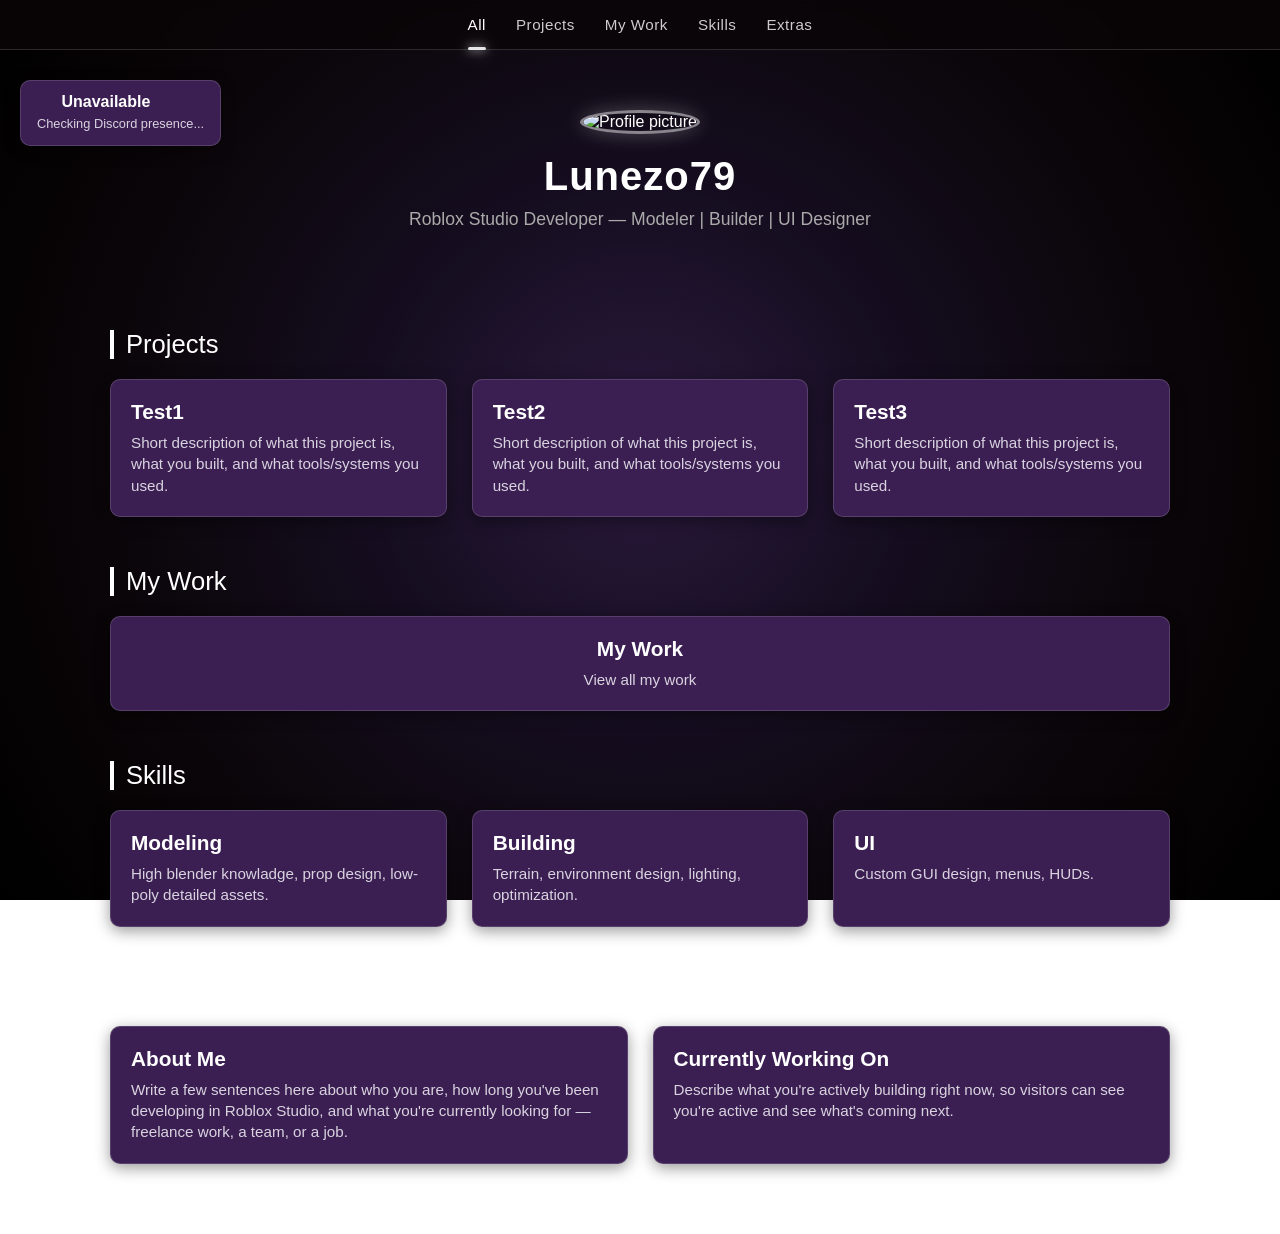
==== commit be5911a2: "Refactor index.html by removing inline styles Removed extensive inline CSS styles and HTML structure" ====
--- a/index.html
+++ b/index.html
@@ -653,625 +653,4 @@
   </script>
 
 </body>
-</html><!DOCTYPE html>
-<html lang="en">
-<head>
-<meta charset="UTF-8">
-<meta name="viewport" content="width=device-width, initial-scale=1">
-<title>Lunezo79 | Roblox Studio Portfolio</title>
-<style>
-  * {
-    margin: 0;
-    padding: 0;
-    box-sizing: border-box;
-  }
-
-  html {
-    scroll-behavior: smooth;
-  }
-
-  body {
-    background: radial-gradient(circle at center, #2a1a3d 0%, #150d1f 35%, #0a0508 70%, #000000 100%);
-    background-attachment: fixed;
-    color: #111;
-    font-family: 'Segoe UI', Arial, sans-serif;
-    min-height: 100vh;
-    user-select: none;
-    -webkit-user-select: none;
-    -moz-user-select: none;
-    -ms-user-select: none;
-    opacity: 0;
-    transition: opacity 0.4s ease;
-  }
-
-  body.loaded {
-    opacity: 1;
-  }
-
-  body.fade-out {
-    opacity: 0;
-  }
-
-  #projects-section, #skills-section, #extras-section, #work-section {
-    transition: opacity 0.35s ease;
-  }
-
-  #projects-section.fading, #skills-section.fading, #extras-section.fading, #work-section.fading {
-    opacity: 0;
-  }
-
-  nav {
-    position: sticky;
-    top: 0;
-    z-index: 999;
-    display: flex;
-    justify-content: center;
-    gap: 30px;
-    background-color: rgba(10, 5, 8, 0.85);
-    backdrop-filter: blur(6px);
-    border-bottom: 1px solid rgba(255, 255, 255, 0.15);
-    padding: 16px 20px;
-  }
-
-  nav a {
-    color: #ffffff;
-    text-decoration: none;
-    font-size: 0.95rem;
-    letter-spacing: 0.5px;
-    opacity: 0.8;
-    transition: opacity 0.25s ease;
-    cursor: pointer;
-  }
-
-  nav a:hover {
-    opacity: 1;
-  }
-
-  nav a.active {
-    opacity: 1;
-    position: relative;
-  }
-
-  nav a.active::after {
-    content: "";
-    position: absolute;
-    left: 0;
-    right: 0;
-    bottom: -17px;
-    height: 3px;
-    background: rgba(255, 255, 255, 0.9);
-    box-shadow: 0 0 10px rgba(255, 255, 255, 0.8), 0 0 20px rgba(255, 255, 255, 0.5);
-    border-radius: 2px;
-  }
-
-  .profile-pic {
-    width: 130px;
-    height: 130px;
-    border-radius: 50%;
-    object-fit: cover;
-    border: 3px solid rgba(255, 255, 255, 0.5);
-    box-shadow: 0 0 20px rgba(255, 255, 255, 0.25);
-    margin-bottom: 20px;
-  }
-
-  header {
-    text-align: center;
-    padding: 60px 20px 40px;
-    color: #ffffff;
-  }
-
-  header h1 {
-    font-size: 2.5rem;
-    letter-spacing: 1px;
-  }
-
-  header h1 a {
-    color: #ffffff;
-    text-decoration: none;
-  }
-
-  header h1 a:hover {
-    text-decoration: underline;
-  }
-
-  header p {
-    color: #aaaaaa;
-    margin-top: 10px;
-    font-size: 1.1rem;
-  }
-
-  .container {
-    max-width: 1100px;
-    margin: 0 auto;
-    padding: 20px;
-  }
-
-  .grid {
-    display: grid;
-    grid-template-columns: repeat(auto-fit, minmax(280px, 1fr));
-    gap: 25px;
-    margin-bottom: 50px;
-  }
-
-  .work-grid {
-    display: grid;
-    grid-template-columns: repeat(2, 1fr);
-    gap: 25px;
-    margin-bottom: 50px;
-  }
-
-  .box-link {
-    text-decoration: none;
-    color: inherit;
-    display: block;
-  }
-
-  .box {
-    background-color: #3b1f52;
-    border: 1px solid rgba(255, 255, 255, 0.15);
-    border-radius: 10px;
-    padding: 20px;
-    box-shadow: 0 4px 15px rgba(0,0,0,0.4);
-    color: #ffffff;
-    transition: transform 0.35s ease, box-shadow 0.35s ease, border-color 0.35s ease;
-  }
-
-  .box:hover {
-    transform: translateY(-8px) scale(1.03);
-    border-color: rgba(255, 255, 255, 0.6);
-    box-shadow: 0 0 25px rgba(255, 255, 255, 0.35), 0 15px 30px rgba(0,0,0,0.5);
-  }
-
-  .box h2 {
-    font-size: 1.3rem;
-    margin-bottom: 8px;
-    color: #ffffff;
-  }
-
-  .box p {
-    font-size: 0.95rem;
-    color: #d9d3e0;
-    line-height: 1.4;
-  }
-
-  .section-title {
-    color: #ffffff;
-    font-size: 1.6rem;
-    margin: 40px 0 20px;
-    border-left: 4px solid #ffffff;
-    padding-left: 12px;
-    scroll-margin-top: 80px;
-  }
-
-  footer {
-    text-align: center;
-    color: #666666;
-    padding: 30px;
-    font-size: 0.9rem;
-  }
-
-  #status-card {
-    position: fixed;
-    top: 80px;
-    left: 20px;
-    z-index: 1000;
-    max-width: 220px;
-    padding: 12px 16px;
-  }
-
-  #status-card:hover {
-    transform: none;
-    border-color: rgba(255, 255, 255, 0.15);
-    box-shadow: 0 4px 15px rgba(0,0,0,0.4);
-  }
-
-  #status-card h2 {
-    font-size: 1rem;
-    margin-bottom: 4px;
-  }
-
-  #status-card p {
-    font-size: 0.8rem;
-  }
-
-  #status-dot {
-    display: inline-block;
-    width: 12px;
-    height: 12px;
-    border-radius: 50%;
-    margin-right: 8px;
-    vertical-align: middle;
-  }
-
-  .dot-online { background-color: #23a55a; box-shadow: 0 0 8px #23a55a; }
-  .dot-idle { background-color: #f0b232; box-shadow: 0 0 8px #f0b232; }
-  .dot-dnd { background-color: #f23f43; box-shadow: 0 0 8px #f23f43; }
-  .dot-offline { background-color: #80848e; box-shadow: 0 0 8px #80848e; }
-
-  /* Touch devices can't hover, so give a tap-feedback equivalent */
-  @media (hover: none) {
-    .box:active {
-      transform: translateY(-4px) scale(1.02);
-      border-color: rgba(255, 255, 255, 0.6);
-      box-shadow: 0 0 20px rgba(255, 255, 255, 0.3), 0 10px 20px rgba(0,0,0,0.5);
-    }
-  }
-
-  @media (max-width: 640px) {
-    nav {
-      gap: 6px;
-      padding: 10px 8px;
-      justify-content: space-evenly;
-    }
-
-    nav a {
-      font-size: 0.85rem;
-      padding: 10px 8px;
-      flex: 1;
-      text-align: center;
-    }
-
-    nav a.active::after {
-      bottom: -11px;
-    }
-
-    /* Un-fix the status card on mobile so it flows in the page
-       instead of floating over the header/profile pic */
-    #status-card {
-      position: static;
-      max-width: none;
-      width: calc(100% - 30px);
-      margin: 15px auto 0;
-    }
-
-    header {
-      padding: 25px 15px 20px;
-    }
-
-    .profile-pic {
-      width: 100px;
-      height: 100px;
-    }
-
-    header h1 {
-      font-size: 1.7rem;
-    }
-
-    header p {
-      font-size: 0.95rem;
-      padding: 0 10px;
-    }
-
-    .container {
-      padding: 15px;
-    }
-
-    .grid {
-      grid-template-columns: 1fr;
-      gap: 16px;
-      margin-bottom: 35px;
-    }
-
-    .work-grid {
-      grid-template-columns: 1fr;
-      gap: 16px;
-      margin-bottom: 35px;
-    }
-
-    .section-title {
-      font-size: 1.35rem;
-      margin: 28px 0 16px;
-    }
-
-    .box {
-      padding: 18px;
-    }
-  }
-</style>
-</head>
-<body>
-
-  <nav>
-    <a id="nav-all" onclick="showSection('all'); return false;">All</a>
-    <a id="nav-projects" onclick="showSection('projects'); return false;">Projects</a>
-    <a id="nav-work" onclick="showSection('work'); return false;">My Work</a>
-    <a id="nav-skills" onclick="showSection('skills'); return false;">Skills</a>
-    <a id="nav-extras" onclick="showSection('extras'); return false;">Extras</a>
-  </nav>
-
-  <div class="box" id="status-card">
-    <h2><span id="status-dot"></span> <span id="status-text">Loading...</span></h2>
-    <p id="status-activity">Checking Discord presence...</p>
-  </div>
-
-  <header>
-    <img src="2.png" alt="Profile picture" class="profile-pic">
-    <h1><a href="https://guns.lol/lunezo79" target="_blank">Lunezo79</a></h1>
-    <p>Roblox Studio Developer — Modeler | Builder | UI Designer</p>
-  </header>
-
-  <div class="container">
-
-    <div id="projects-section">
-      <div class="section-title" id="projects">Projects</div>
-      <div class="grid">
-
-        <a href="Test1.html" class="box-link">
-          <div class="box">
-            <h2>Test1</h2>
-            <p>Short description of what this project is, what you built, and what tools/systems you used.</p>
-          </div>
-        </a>
-
-        <a href="Test2.html" class="box-link">
-          <div class="box">
-            <h2>Test2</h2>
-            <p>Short description of what this project is, what you built, and what tools/systems you used.</p>
-          </div>
-        </a>
-
-        <a href="Test3.html" class="box-link">
-          <div class="box">
-            <h2>Test3</h2>
-            <p>Short description of what this project is, what you built, and what tools/systems you used.</p>
-          </div>
-        </a>
-
-      </div>
-    </div>
-
-    <div id="work-section">
-      <div class="section-title" id="work">My Work</div>
-      <div class="work-grid">
-
-        <a href="asset1.html" class="box-link">
-          <div class="box">
-            <h2>asset1</h2>
-            <p>Short description of this asset — what it is, what tools you used, and any notes.</p>
-          </div>
-        </a>
-
-        <a href="asset1.html" class="box-link">
-          <div class="box">
-            <h2>asset1</h2>
-            <p>Short description of this asset — what it is, what tools you used, and any notes.</p>
-          </div>
-        </a>
-
-        <a href="asset1.html" class="box-link">
-          <div class="box">
-            <h2>asset1</h2>
-            <p>Short description of this asset — what it is, what tools you used, and any notes.</p>
-          </div>
-        </a>
-
-        <a href="asset1.html" class="box-link">
-          <div class="box">
-            <h2>asset1</h2>
-            <p>Short description of this asset — what it is, what tools you used, and any notes.</p>
-          </div>
-        </a>
-
-        <a href="asset1.html" class="box-link">
-          <div class="box">
-            <h2>asset1</h2>
-            <p>Short description of this asset — what it is, what tools you used, and any notes.</p>
-          </div>
-        </a>
-
-        <a href="asset1.html" class="box-link">
-          <div class="box">
-            <h2>asset1</h2>
-            <p>Short description of this asset — what it is, what tools you used, and any notes.</p>
-          </div>
-        </a>
-
-        <a href="asset1.html" class="box-link">
-          <div class="box">
-            <h2>asset1</h2>
-            <p>Short description of this asset — what it is, what tools you used, and any notes.</p>
-          </div>
-        </a>
-
-        <a href="asset1.html" class="box-link">
-          <div class="box">
-            <h2>asset1</h2>
-            <p>Short description of this asset — what it is, what tools you used, and any notes.</p>
-          </div>
-        </a>
-
-        <a href="asset1.html" class="box-link">
-          <div class="box">
-            <h2>asset1</h2>
-            <p>Short description of this asset — what it is, what tools you used, and any notes.</p>
-          </div>
-        </a>
-
-        <a href="asset1.html" class="box-link">
-          <div class="box">
-            <h2>asset1</h2>
-            <p>Short description of this asset — what it is, what tools you used, and any notes.</p>
-          </div>
-        </a>
-
-      </div>
-    </div>
-
-    <div id="skills-section">
-      <div class="section-title" id="skills">Skills</div>
-      <div class="grid">
-
-        <div class="box">
-          <h2>Modeling</h2>
-          <p>High blender knowladge, prop design, low-poly detailed assets.</p>
-        </div>
-
-        <div class="box">
-          <h2>Building</h2>
-          <p>Terrain, environment design, lighting, optimization.</p>
-        </div>
-
-        <div class="box">
-          <h2>UI</h2>
-          <p>Custom GUI design, menus, HUDs.</p>
-        </div>
-
-      </div>
-    </div>
-
-    <div id="extras-section">
-      <div class="section-title" id="extras">Extras</div>
-      <div class="grid">
-
-        <div class="box">
-          <h2>About Me</h2>
-          <p>Write a few sentences here about who you are, how long you've been developing in Roblox Studio, and what you're currently looking for — freelance work, a team, or a job.</p>
-        </div>
-
-        <div class="box">
-          <h2>Currently Working On</h2>
-          <p>Describe what you're actively building right now, so visitors can see you're active and see what's coming next.</p>
-        </div>
-
-      </div>
-    </div>
-
-  </div>
-
-  <script>
-    function showSection(section) {
-      const projects = document.getElementById('projects-section');
-      const work = document.getElementById('work-section');
-      const skills = document.getElementById('skills-section');
-      const extras = document.getElementById('extras-section');
-      const projectsTitle = document.getElementById('projects');
-      const workTitle = document.getElementById('work');
-      const skillsTitle = document.getElementById('skills');
-      const extrasTitle = document.getElementById('extras');
-
-      const navAll = document.getElementById('nav-all');
-      const navProjects = document.getElementById('nav-projects');
-      const navWork = document.getElementById('nav-work');
-      const navSkills = document.getElementById('nav-skills');
-      const navExtras = document.getElementById('nav-extras');
-
-      navAll.classList.remove('active');
-      navProjects.classList.remove('active');
-      navWork.classList.remove('active');
-      navSkills.classList.remove('active');
-      navExtras.classList.remove('active');
-
-      projects.classList.add('fading');
-      work.classList.add('fading');
-      skills.classList.add('fading');
-      extras.classList.add('fading');
-
-      setTimeout(() => {
-        if (section === 'projects') {
-          projects.style.display = 'block';
-          work.style.display = 'none';
-          skills.style.display = 'none';
-          extras.style.display = 'none';
-          projectsTitle.textContent = 'All Projects';
-          navProjects.classList.add('active');
-        } else if (section === 'work') {
-          projects.style.display = 'none';
-          work.style.display = 'block';
-          skills.style.display = 'none';
-          extras.style.display = 'none';
-          workTitle.textContent = 'All My Work';
-          navWork.classList.add('active');
-        } else if (section === 'skills') {
-          projects.style.display = 'none';
-          work.style.display = 'none';
-          skills.style.display = 'block';
-          extras.style.display = 'none';
-          skillsTitle.textContent = 'All Skills';
-          navSkills.classList.add('active');
-        } else if (section === 'extras') {
-          projects.style.display = 'none';
-          work.style.display = 'none';
-          skills.style.display = 'none';
-          extras.style.display = 'block';
-          extrasTitle.textContent = 'All Extras';
-          navExtras.classList.add('active');
-        } else {
-          projects.style.display = 'block';
-          work.style.display = 'block';
-          skills.style.display = 'block';
-          extras.style.display = 'block';
-          projectsTitle.textContent = 'Projects';
-          workTitle.textContent = 'My Work';
-          skillsTitle.textContent = 'Skills';
-          extrasTitle.textContent = 'Extras';
-          navAll.classList.add('active');
-        }
-
-        requestAnimationFrame(() => {
-          projects.classList.remove('fading');
-          work.classList.remove('fading');
-          skills.classList.remove('fading');
-          extras.classList.remove('fading');
-        });
-      }, 200);
-    }
-
-    showSection('all');
-
-    document.body.classList.add('loaded');
-
-    window.addEventListener('pageshow', function(event) {
-      document.body.classList.remove('fade-out');
-      document.body.classList.add('loaded');
-    });
-
-    document.querySelectorAll('.box-link').forEach(link => {
-      link.addEventListener('click', function(e) {
-        e.preventDefault();
-        const destination = this.getAttribute('href');
-        document.body.classList.add('fade-out');
-        setTimeout(() => {
-          window.location.href = destination;
-        }, 350);
-      });
-    });
-
-    const DISCORD_ID = "762121502698242054";
-
-    async function updateStatus() {
-      try {
-        const res = await fetch(`https://api.lanyard.rest/v1/users/${DISCORD_ID}`);
-        const data = await res.json();
-        const status = data.data.discord_status;
-
-        const dot = document.getElementById("status-dot");
-        const text = document.getElementById("status-text");
-        const activity = document.getElementById("status-activity");
-
-        dot.className = "";
-        if (status === "online") {
-          dot.classList.add("dot-online");
-          text.textContent = "Online";
-        } else if (status === "idle") {
-          dot.classList.add("dot-idle");
-          text.textContent = "Away From Keyboard";
-        } else if (status === "dnd") {
-          dot.classList.add("dot-dnd");
-          text.textContent = "Do Not Disturb";
-        } else {
-          dot.classList.add("dot-offline");
-          text.textContent = "Unavailable";
-        }
-
-        activity.textContent = "Real-time status";
-      } catch (err) {
-        document.getElementById("status-text").textContent = "Unavailable";
-      }
-    }
-
-    updateStatus();
-    setInterval(updateStatus, 30000);
-  </script>
-
-</body>
 </html>
